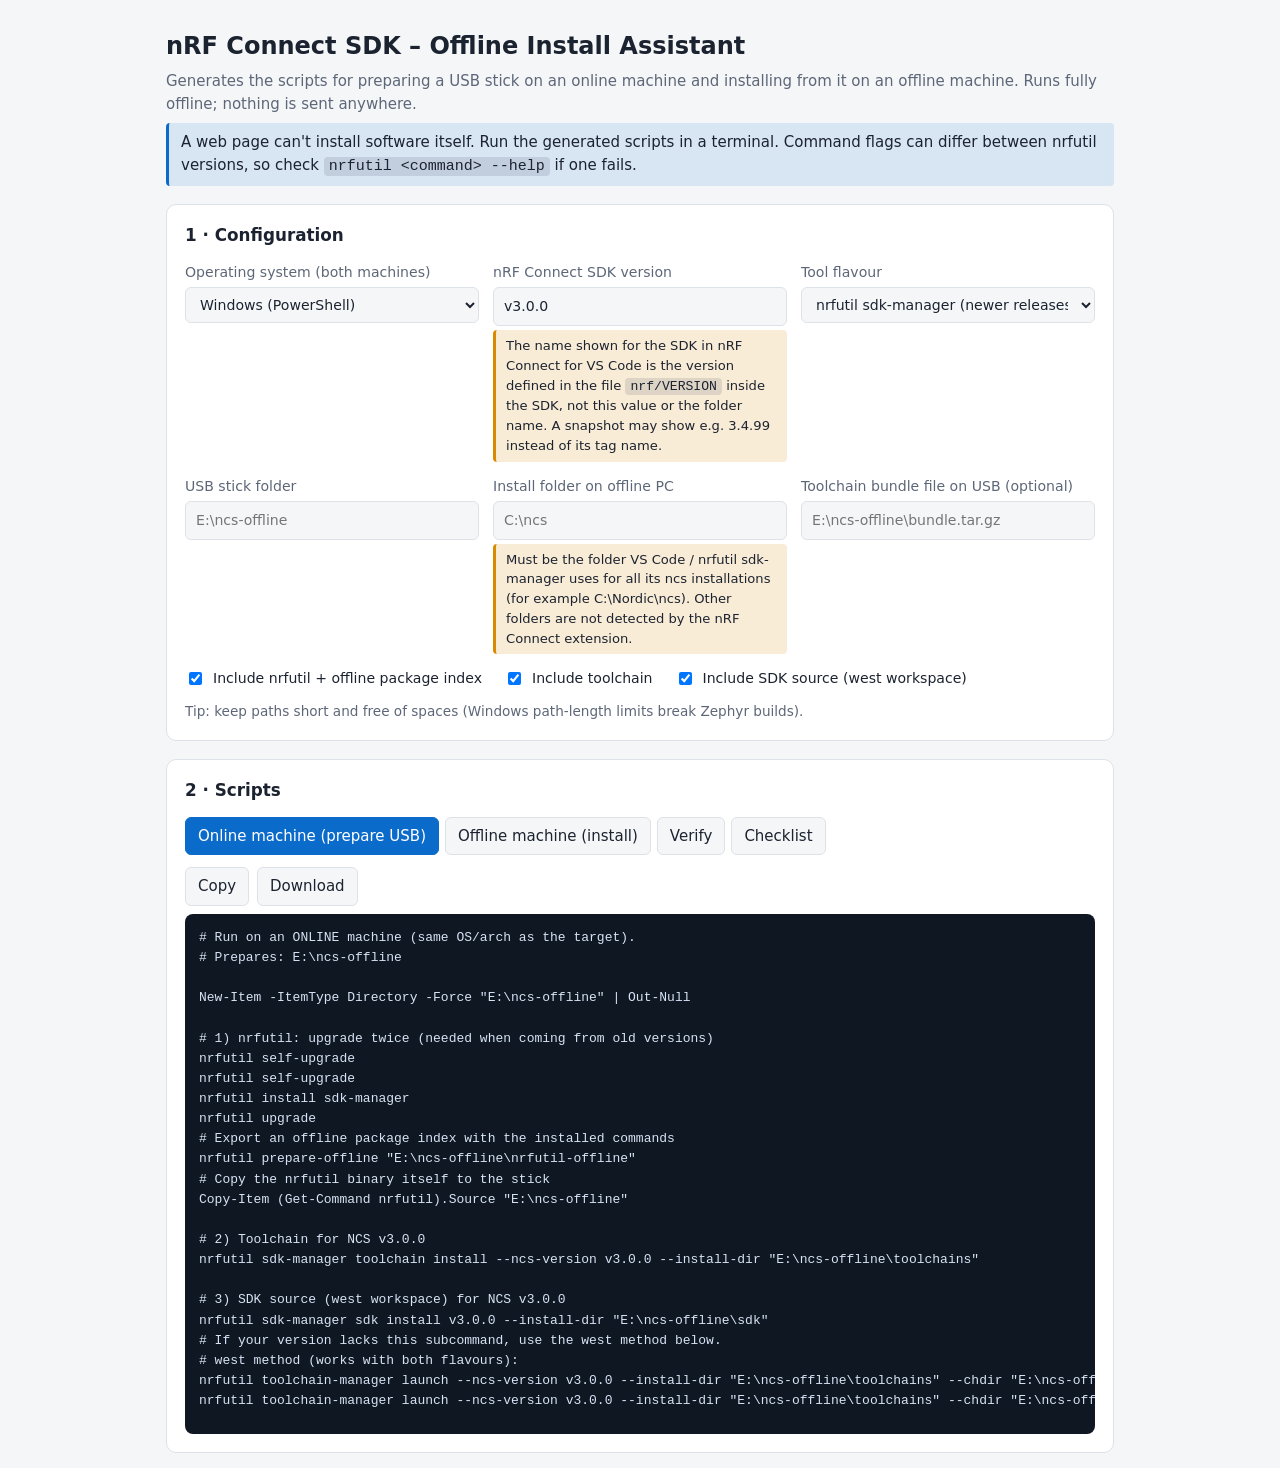
==== ncs-offline-installer.html @ 1c4de4f4 "update" ====
<!doctype html>
<html lang="en">
<head>
<meta charset="utf-8">
<meta name="viewport" content="width=device-width, initial-scale=1">
<title>NCS Offline Installer</title>
<style>
:root{
  --bg:#f5f6f8;--card:#fff;--fg:#1c2330;--muted:#5d6778;--line:#dde1e8;
  --accent:#0b6bcb;--accent-fg:#fff;--code:#0f1723;--code-fg:#d7e3f4;
}
@media (prefers-color-scheme:dark){
  :root{--bg:#10151d;--card:#171e29;--fg:#e6ebf2;--muted:#94a0b3;--line:#2a3445;
        --accent:#4d9bf0;--accent-fg:#06121f;--code:#0a0f16;--code-fg:#d7e3f4}
}
*{box-sizing:border-box}
body{margin:0;background:var(--bg);color:var(--fg);
  font:15px/1.5 system-ui,-apple-system,"Segoe UI",Roboto,sans-serif}
header,main{max-width:980px;margin:0 auto;padding:0 16px}
header{padding-top:28px}
h1{font-size:1.5rem;margin:0 0 6px}
h2{font-size:1.05rem;margin:0 0 14px}
.sub{color:var(--muted);margin:0 0 8px}
.note{background:color-mix(in srgb,var(--accent) 12%,transparent);
  border-left:3px solid var(--accent);padding:8px 12px;border-radius:4px;margin:8px 0 18px}
.card{background:var(--card);border:1px solid var(--line);border-radius:10px;
  padding:18px;margin-bottom:18px}
.grid{display:grid;grid-template-columns:repeat(auto-fit,minmax(260px,1fr));gap:14px}
label{display:flex;flex-direction:column;gap:4px;font-size:.88rem;color:var(--muted)}
input[type=text],input:not([type]),select{
  font:inherit;color:var(--fg);background:var(--bg);border:1px solid var(--line);
  border-radius:6px;padding:8px 10px}
input:focus,select:focus,button:focus-visible{outline:2px solid var(--accent);outline-offset:1px}
.checks{display:flex;flex-wrap:wrap;gap:8px 22px;margin-top:14px}
.checks label{flex-direction:row;align-items:center;gap:8px;color:var(--fg)}
.hint{color:var(--muted);font-size:.85rem;margin:12px 0 0}
.tabs{display:flex;flex-wrap:wrap;gap:6px;margin-bottom:12px}
button{font:inherit;cursor:pointer;border-radius:6px;border:1px solid var(--line);
  background:var(--bg);color:var(--fg);padding:7px 12px}
.tab.active{background:var(--accent);color:var(--accent-fg);border-color:var(--accent)}
.toolbar{display:flex;align-items:center;gap:8px;margin-bottom:8px}
#msg{color:var(--muted);font-size:.85rem}
pre{margin:0;background:var(--code);color:var(--code-fg);padding:14px;border-radius:8px;
  overflow:auto;max-height:520px;font:13px/1.55 ui-monospace,Consolas,Menlo,monospace;
  white-space:pre}
#checklist{list-style:none;padding:0;margin:0}
#checklist li{padding:8px 0;border-bottom:1px solid var(--line)}
#checklist li:last-child{border-bottom:0}
#checklist label{flex-direction:row;gap:10px;align-items:flex-start;color:var(--fg);font-size:.95rem}
#checklist input:checked+span{color:var(--muted);text-decoration:line-through}
code{background:color-mix(in srgb,var(--muted) 18%,transparent);padding:1px 5px;border-radius:4px}
@media (max-width:520px){.tab{flex:1 1 100%}}
.warn{color:var(--fg);background:color-mix(in srgb,#d98a00 16%,transparent);
  border-left:3px solid #d98a00;padding:6px 10px;border-radius:4px;font-size:.82rem}

</style>
</head>
<body>
<header>
  <h1>nRF Connect SDK – Offline Install Assistant</h1>
  <p class="sub">Generates the scripts for preparing a USB stick on an online machine and installing from it on an offline machine. Runs fully offline; nothing is sent anywhere.</p>
  <p class="note">A web page can't install software itself. Run the generated scripts in a terminal. Command flags can differ between nrfutil versions, so check <code>nrfutil &lt;command&gt; --help</code> if one fails.</p>
</header>

<main>
  <section class="card" id="config">
    <h2>1 · Configuration</h2>
    <div class="grid">
      <label>Operating system (both machines)
        <select id="os">
          <option value="win">Windows (PowerShell)</option>
          <option value="linux">Linux (bash)</option>
          <option value="mac">macOS (bash/zsh)</option>
        </select>
      </label>
      <label>nRF Connect SDK version
        <input id="ver" value="v3.0.0" placeholder="v3.0.0">
        <span class="warn">The name shown for the SDK in nRF Connect for VS Code is the version defined in the file <code>nrf/VERSION</code> inside the SDK, not this value or the folder name. A snapshot may show e.g. 3.4.99 instead of its tag name.</span>
      </label>
      <label>Tool flavour
        <select id="mode">
          <option value="sdkm">nrfutil sdk-manager (newer releases)</option>
          <option value="tcm">nrfutil toolchain-manager (older releases)</option>
        </select>
      </label>
      <label>USB stick folder
        <input id="usb" placeholder="E:\ncs-offline">
      </label>
      <label>Install folder on offline PC
        <input id="root" placeholder="C:\ncs">
        <span class="warn">Must be the folder VS Code / nrfutil sdk-manager uses for all its ncs installations (for example C:\Nordic\ncs). Other folders are not detected by the nRF Connect extension.</span>
      </label>
      <label>Toolchain bundle file on USB (optional)
        <input id="bundle" placeholder="E:\ncs-offline\bundle.tar.gz">
      </label>
    </div>
    <div class="checks">
      <label><input type="checkbox" id="oNrfutil" checked> Include nrfutil + offline package index</label>
      <label><input type="checkbox" id="oTool" checked> Include toolchain</label>
      <label><input type="checkbox" id="oSdk" checked> Include SDK source (west workspace)</label>
    </div>
    <p class="hint">Tip: keep paths short and free of spaces (Windows path-length limits break Zephyr builds).</p>
  </section>

  <section class="card">
    <h2>2 · Scripts</h2>
    <div class="tabs" role="tablist">
      <button class="tab active" data-tab="online">Online machine (prepare USB)</button>
      <button class="tab" data-tab="offline">Offline machine (install)</button>
      <button class="tab" data-tab="verify">Verify</button>
      <button class="tab" data-tab="check">Checklist</button>
    </div>
    <div id="panel">
      <div class="toolbar" id="toolbar">
        <button id="copy">Copy</button>
        <button id="dl">Download</button>
        <span id="msg" aria-live="polite"></span>
      </div>
      <pre id="out"></pre>
      <ul id="checklist" hidden></ul>
    </div>
  </section>
</main>
<script>
(function () {
  "use strict";
  var $ = function (id) { return document.getElementById(id); };
  var DEFAULTS = {
    win:   { usb: "E:\\ncs-offline", root: "C:\\ncs", bundle: "" },
    linux: { usb: "/media/usb/ncs-offline", root: "$HOME/ncs", bundle: "" },
    mac:   { usb: "/Volumes/USB/ncs-offline", root: "$HOME/ncs", bundle: "" }
  };
  var current = "online";

  function cfg() {
    var os = $("os").value;
    var d = DEFAULTS[os];
    return {
      os: os,
      win: os === "win",
      ver: ($("ver").value || "v3.0.0").trim(),
      mode: $("mode").value,
      usb: ($("usb").value || d.usb).trim().replace(/[\\\/]+$/, ""),
      root: ($("root").value || d.root).trim().replace(/[\\\/]+$/, ""),
      bundle: $("bundle").value.trim(),
      nrfutil: $("oNrfutil").checked,
      tool: $("oTool").checked,
      sdk: $("oSdk").checked
    };
  }

  function j(c, base, sub) { return base + (c.win ? "\\" : "/") + sub; }
  function cmt(c, t) { return "# " + t; }

  // ---------- script generators ----------
  function online(c) {
    var L = [], u = c.usb, v = c.ver;
    var tm = c.mode === "sdkm" ? "sdk-manager" : "toolchain-manager";
    L.push(cmt(c, "Run on an ONLINE machine (same OS/arch as the target)."));
    L.push(cmt(c, "Prepares: " + u));
    L.push("");
    if (c.win) L.push('New-Item -ItemType Directory -Force "' + u + '" | Out-Null');
    else L.push('mkdir -p "' + u + '"');
    L.push("");
    if (c.nrfutil) {
      L.push(cmt(c, "1) nrfutil: upgrade twice (needed when coming from old versions)"));
      L.push("nrfutil self-upgrade"); L.push("nrfutil self-upgrade");
      L.push("nrfutil install " + tm);
      L.push("nrfutil upgrade");
      L.push(cmt(c, "Export an offline package index with the installed commands"));
      L.push('nrfutil prepare-offline "' + j(c, u, "nrfutil-offline") + '"');
      L.push(cmt(c, "Copy the nrfutil binary itself to the stick"));
      L.push(c.win ? 'Copy-Item (Get-Command nrfutil).Source "' + u + '"'
                   : 'cp "$(command -v nrfutil)" "' + u + '/"');
      L.push("");
    }
    if (c.tool) {
      L.push(cmt(c, "2) Toolchain for NCS " + v));
      if (c.mode === "sdkm") {
        L.push('nrfutil sdk-manager toolchain install --ncs-version ' + v +
               ' --install-dir "' + j(c, u, "toolchains") + '"');
      } else {
        L.push('nrfutil toolchain-manager install --ncs-version ' + v +
               ' --install-dir "' + j(c, u, "toolchains") + '"');
      }
      L.push("");
    }
    if (c.sdk) {
      var sdkDir = j(c, u, "sdk\\" + v).replace(/\\/g, c.win ? "\\" : "/");
      L.push(cmt(c, "3) SDK source (west workspace) for NCS " + v));
      if (c.mode === "sdkm") {
        L.push('nrfutil sdk-manager sdk install ' + v +
               ' --install-dir "' + j(c, u, "sdk") + '"');
        L.push(cmt(c, "If your version lacks this subcommand, use the west method below."));
      }
      L.push(cmt(c, "west method (works with both flavours):"));
      L.push('nrfutil toolchain-manager launch --ncs-version ' + v +
             ' --install-dir "' + j(c, u, "toolchains") + '" --chdir "' + sdkDir +
             '" -- west init -m https://github.com/nrfconnect/sdk-nrf --mr ' + v);
      L.push('nrfutil toolchain-manager launch --ncs-version ' + v +
             ' --install-dir "' + j(c, u, "toolchains") + '" --chdir "' + sdkDir +
             '" -- west update');
      L.push("");
    }
    L.push(cmt(c, "4) Also put these on the stick manually:"));
    L.push(cmt(c, "   - VS Code installer + the 'nRF Connect for VS Code' .vsix (and its extension pack deps)"));
    L.push(cmt(c, "   - SEGGER J-Link installer (for flashing/debugging)"));
    L.push(cmt(c, "   - Any device drivers your OS needs"));
    return L.join("\n");
  }

  function offline(c) {
    var L = [], u = c.usb, r = c.root, v = c.ver;
    var tm = c.mode === "sdkm" ? "sdk-manager" : "toolchain-manager";
    L.push(cmt(c, "Run on the OFFLINE machine with the USB stick connected."));
    L.push(cmt(c, "IMPORTANT: " + r + " must be the folder that VS Code (nrfutil sdk-manager) uses for"));
    L.push(cmt(c, "all its ncs installations. Any other folder is not detected by the nRF Connect extension."));
    L.push(cmt(c, "If unsure, use the folder where VS Code installs SDKs, or point sdk-manager at your folder:"));
    L.push(cmt(c, '  nrfutil sdk-manager config install-dir set "' + r + '"'));
    L.push("");
    if (c.nrfutil) {
      L.push(cmt(c, "1) Install nrfutil from the stick"));
      if (c.win) {
        L.push('New-Item -ItemType Directory -Force "' + r + '\\bin" | Out-Null');
        L.push('Copy-Item "' + u + '\\nrfutil.exe" "' + r + '\\bin\\"');
        L.push('$env:Path = "' + r + '\\bin;" + $env:Path');
        L.push('# Persist: [Environment]::SetEnvironmentVariable("Path", "' + r + '\\bin;" + [Environment]::GetEnvironmentVariable("Path","User"), "User")');
      } else {
        L.push('mkdir -p "' + r + '/bin"');
        L.push('cp "' + u + '/nrfutil" "' + r + '/bin/" && chmod +x "' + r + '/bin/nrfutil"');
        L.push('export PATH="' + r + '/bin:$PATH"');
      }
      L.push('nrfutil self-upgrade --from-offline "' + j(c, u, "nrfutil-offline") + '"');
      L.push('nrfutil install ' + tm + ' --from-offline "' + j(c, u, "nrfutil-offline") + '"');
      L.push("");
    }
    if (c.tool) {
      L.push(cmt(c, "2) Toolchain"));
      if (c.bundle) {
        L.push('nrfutil ' + tm + (c.mode === "sdkm" ? " toolchain" : "") +
               ' install --toolchain-bundle "' + c.bundle + '" --install-dir "' + j(c, r, "toolchains") + '"');
      } else {
        L.push(cmt(c, "Option A: copy the toolchains prepared on the online machine"));
        L.push(c.win ? 'Copy-Item -Recurse -Force "' + u + '\\toolchains" "' + r + '\\"'
                     : 'cp -R "' + u + '/toolchains" "' + r + '/"');
        L.push(cmt(c, "Option B: install from a downloaded bundle instead:"));
        L.push(cmt(c, '  nrfutil ' + tm + (c.mode === "sdkm" ? " toolchain" : "") +
               ' install --toolchain-bundle <bundle-file> --install-dir "' + j(c, r, "toolchains") + '"'));
      }
      L.push("");
    }
    if (c.sdk) {
      L.push(cmt(c, "3) SDK source"));
      L.push(c.win ? 'New-Item -ItemType Directory -Force "' + r + '" | Out-Null' : 'mkdir -p "' + r + '"');
      L.push(c.win ? 'Copy-Item -Recurse -Force "' + u + '\\sdk\\*" "' + r + '\\"'
                   : 'cp -R "' + u + '/sdk/." "' + r + '/"');
      L.push("");
    }
    if (c.sdk) {
      L.push(cmt(c, "4) Register the SDK with CMake (needed for nRF Connect for VS Code to find it)"));
      L.push(cmt(c, "   SDKs copied from a tarball/USB stick or installed via 'sdk install' are not registered yet."));
      L.push('nrfutil sdk-manager sdk register ' + v);
      L.push(cmt(c, "   Check syntax with: nrfutil sdk-manager sdk register --help"));
      L.push(cmt(c, "   Fallback if the command is unavailable or fails: export the CMake package manually"));
      L.push('nrfutil toolchain-manager launch --ncs-version ' + v +
             ' --install-dir "' + j(c, r, "toolchains") + '" --chdir "' + j(c, r, v) +
             '" -- west zephyr-export');
      L.push("");
    }
    L.push(cmt(c, "NOTE: nRF Connect for VS Code lists the SDK under the version defined in the file"));
    L.push(cmt(c, "   nrf/VERSION inside the SDK - not the folder name or the version entered above."));
    L.push(cmt(c, "   Check with: " + (c.win ? "type " : "cat ") + j(c, r, v) + (c.win ? "\\nrf\\VERSION" : "/nrf/VERSION")));
    L.push(cmt(c, "5) VS Code: install the .vsix files from the stick"));
    L.push('code --install-extension "<path-to>.vsix"');
    L.push(cmt(c, "   Reload VS Code, then in nRF Connect for VS Code:"));
    L.push(cmt(c, "   - Manage toolchains: select the toolchain under " + j(c, r, "toolchains")));
    L.push(cmt(c, "   - Manage SDKs: the registered SDK " + v + " should now be listed"));
    L.push(cmt(c, "6) Install the J-Link package from the stick."));
    return L.join("\n");
  }

  function verify(c) {
    var L = [], r = c.root, v = c.ver;
    var tm = "toolchain-manager";
    L.push(cmt(c, "Run on the offline machine after installing (disconnect network to be sure)."));
    L.push("nrfutil --version");
    L.push("nrfutil list");
    L.push('nrfutil ' + tm + ' list --install-dir "' + j(c, r, "toolchains") + '"');
    L.push('nrfutil ' + tm + ' launch --ncs-version ' + v +
           ' --install-dir "' + j(c, r, "toolchains") + '" -- west --version');
    L.push('nrfutil ' + tm + ' launch --ncs-version ' + v +
           ' --install-dir "' + j(c, r, "toolchains") + '" --chdir "' + j(c, r, v) +
           '" -- west build -b nrf52840dk/nrf52840 nrf/samples/bluetooth/peripheral_uart -d build_test');
    L.push("");
    L.push(cmt(c, "A successful offline build confirms toolchain + SDK are consistent."));
    L.push(cmt(c, "If west tries to fetch from GitHub, the workspace was not fully populated (re-run 'west update' online)."));
    return L.join("\n");
  }

  var CHECK = [
    "Online and offline machines use the same OS and CPU architecture",
    "nrfutil upgraded twice on the online machine before prepare-offline",
    "Toolchain for the chosen NCS version copied to the stick",
    "SDK source fully fetched (west update finished without errors)",
    "VS Code installer and nRF Connect .vsix files copied",
    "SEGGER J-Link installer copied",
    "Install path is short and has no spaces",
    "Install folder is the one VS Code / sdk-manager uses for all ncs installations",
    "SDK is listed in VS Code under the version from nrf/VERSION (may differ from the folder name)",
    "nrfutil installed from the stick on the offline machine",
    "Toolchain registered/listed by nrfutil on the offline machine",
    "SDK registered with CMake (nrfutil sdk-manager sdk register, or west zephyr-export)",
    "VS Code reloaded; SDK and toolchain appear in Manage SDKs / Manage toolchains",
    "Sample project builds with the network disconnected"
  ];

  // ---------- UI ----------
  function store(k, v) { try { localStorage.setItem(k, v); } catch (e) {} }
  function load(k) { try { return localStorage.getItem(k); } catch (e) { return null; } }

  function renderChecklist() {
    var ul = $("checklist"), saved = {};
    try { saved = JSON.parse(load("ncs-check") || "{}"); } catch (e) {}
    ul.innerHTML = "";
    CHECK.forEach(function (t, i) {
      var li = document.createElement("li"), lb = document.createElement("label");
      var cb = document.createElement("input"), sp = document.createElement("span");
      cb.type = "checkbox"; cb.checked = !!saved[i]; sp.textContent = t;
      cb.addEventListener("change", function () {
        saved[i] = cb.checked; store("ncs-check", JSON.stringify(saved));
      });
      lb.appendChild(cb); lb.appendChild(sp); li.appendChild(lb); ul.appendChild(li);
    });
  }

  function render() {
    var c = cfg(), isCheck = current === "check";
    $("out").hidden = isCheck; $("checklist").hidden = !isCheck;
    $("toolbar").hidden = isCheck;
    if (isCheck) { renderChecklist(); return; }
    $("out").textContent = current === "online" ? online(c)
                         : current === "offline" ? offline(c) : verify(c);
  }

  function setDefaults() {
    var d = DEFAULTS[$("os").value];
    $("usb").placeholder = d.usb; $("root").placeholder = d.root;
  }

  document.querySelectorAll(".tab").forEach(function (b) {
    b.addEventListener("click", function () {
      document.querySelectorAll(".tab").forEach(function (x) { x.classList.remove("active"); });
      b.classList.add("active"); current = b.dataset.tab; render();
    });
  });
  ["os", "ver", "mode", "usb", "root", "bundle", "oNrfutil", "oTool", "oSdk"].forEach(function (id) {
    $(id).addEventListener("input", function () { if (id === "os") setDefaults(); render(); });
    $(id).addEventListener("change", render);
  });

  $("copy").addEventListener("click", function () {
    var t = $("out").textContent;
    function done(ok) { $("msg").textContent = ok ? "Copied" : "Copy failed – select the text manually";
      setTimeout(function () { $("msg").textContent = ""; }, 2000); }
    if (navigator.clipboard && navigator.clipboard.writeText) {
      navigator.clipboard.writeText(t).then(function () { done(true); }, function () { done(false); });
    } else {
      var r = document.createRange(); r.selectNodeContents($("out"));
      var s = getSelection(); s.removeAllRanges(); s.addRange(r);
      try { done(document.execCommand("copy")); } catch (e) { done(false); }
    }
  });

  $("dl").addEventListener("click", function () {
    var c = cfg(), ext = c.win ? "ps1" : "sh";
    var name = "ncs-" + current + "." + ext;
    var text = (c.win ? "" : "#!/usr/bin/env bash\nset -e\n") + $("out").textContent + "\n";
    var a = document.createElement("a");
    a.href = URL.createObjectURL(new Blob([text], { type: "text/plain" }));
    a.download = name; document.body.appendChild(a); a.click(); a.remove();
  });

  setDefaults(); render();
})();

</script>
</body>
</html>
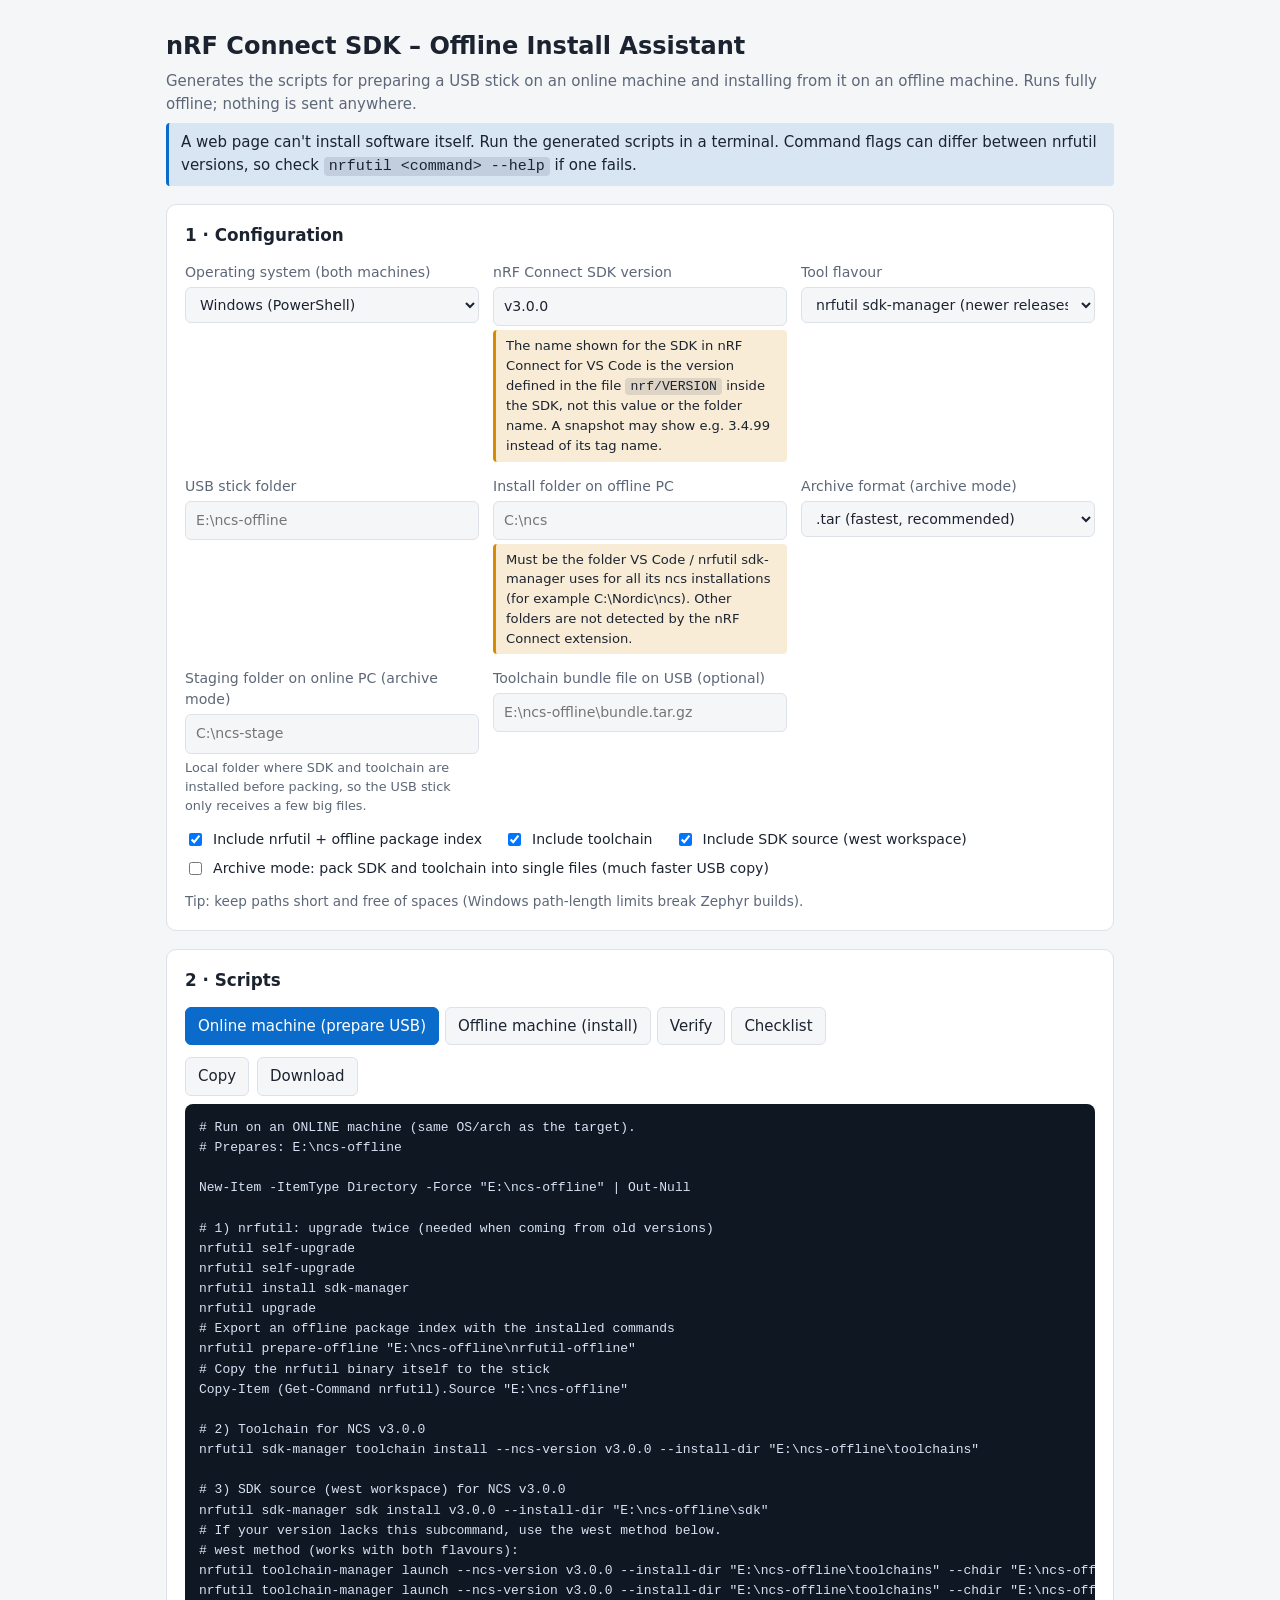
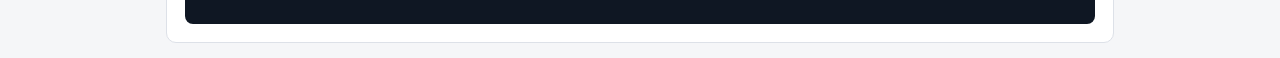
==== commit 64d4e804: "update" ====
--- a/ncs-offline-installer.html
+++ b/ncs-offline-installer.html
@@ -52,6 +52,7 @@
 @media (max-width:520px){.tab{flex:1 1 100%}}
 .warn{color:var(--fg);background:color-mix(in srgb,#d98a00 16%,transparent);
   border-left:3px solid #d98a00;padding:6px 10px;border-radius:4px;font-size:.82rem}
+.hint2{color:var(--muted);font-size:.8rem}
 
 </style>
 </head>
@@ -90,6 +91,16 @@
         <input id="root" placeholder="C:\ncs">
         <span class="warn">Must be the folder VS Code / nrfutil sdk-manager uses for all its ncs installations (for example C:\Nordic\ncs). Other folders are not detected by the nRF Connect extension.</span>
       </label>
+      <label>Archive format (archive mode)
+        <select id="fmt">
+          <option value="tar">.tar (fastest, recommended)</option>
+          <option value="tgz">.tar.gz (smaller, slower)</option>
+        </select>
+      </label>
+      <label>Staging folder on online PC (archive mode)
+        <input id="stage" placeholder="C:\ncs-stage">
+        <span class="hint2">Local folder where SDK and toolchain are installed before packing, so the USB stick only receives a few big files.</span>
+      </label>
       <label>Toolchain bundle file on USB (optional)
         <input id="bundle" placeholder="E:\ncs-offline\bundle.tar.gz">
       </label>
@@ -98,6 +109,7 @@
       <label><input type="checkbox" id="oNrfutil" checked> Include nrfutil + offline package index</label>
       <label><input type="checkbox" id="oTool" checked> Include toolchain</label>
       <label><input type="checkbox" id="oSdk" checked> Include SDK source (west workspace)</label>
+      <label><input type="checkbox" id="oArchive"> Archive mode: pack SDK and toolchain into single files (much faster USB copy)</label>
     </div>
     <p class="hint">Tip: keep paths short and free of spaces (Windows path-length limits break Zephyr builds).</p>
   </section>
@@ -143,6 +155,9 @@
       usb: ($("usb").value || d.usb).trim().replace(/[\\\/]+$/, ""),
       root: ($("root").value || d.root).trim().replace(/[\\\/]+$/, ""),
       bundle: $("bundle").value.trim(),
+      archive: $("oArchive").checked,
+      fmt: $("fmt").value,
+      stage: ($("stage").value || (os === "win" ? "C:\\ncs-stage" : "$HOME/ncs-stage")).trim().replace(/[\\\/]+$/, ""),
       nrfutil: $("oNrfutil").checked,
       tool: $("oTool").checked,
       sdk: $("oSdk").checked
@@ -156,11 +171,24 @@
   function online(c) {
     var L = [], u = c.usb, v = c.ver;
     var tm = c.mode === "sdkm" ? "sdk-manager" : "toolchain-manager";
+    var wk = c.archive ? c.stage : u; // where toolchains/ and sdk/ are created
+    var ext = c.fmt === "tgz" ? ".tar.gz" : ".tar";
+    var cflag = c.fmt === "tgz" ? "-czf" : "-cf";
     L.push(cmt(c, "Run on an ONLINE machine (same OS/arch as the target)."));
     L.push(cmt(c, "Prepares: " + u));
+    if (c.archive) {
+      L.push(cmt(c, "ARCHIVE MODE: SDK and toolchain are installed in a local staging folder (" + wk + ")"));
+      L.push(cmt(c, "and then packed into single files on the USB stick."));
+      L.push(cmt(c, "Use an exFAT/NTFS stick: FAT32 cannot hold files larger than 4 GB."));
+    }
     L.push("");
-    if (c.win) L.push('New-Item -ItemType Directory -Force "' + u + '" | Out-Null');
-    else L.push('mkdir -p "' + u + '"');
+    if (c.win) {
+      L.push('New-Item -ItemType Directory -Force "' + u + '" | Out-Null');
+      if (c.archive) L.push('New-Item -ItemType Directory -Force "' + wk + '" | Out-Null');
+    } else {
+      L.push('mkdir -p "' + u + '"');
+      if (c.archive) L.push('mkdir -p "' + wk + '"');
+    }
     L.push("");
     if (c.nrfutil) {
       L.push(cmt(c, "1) nrfutil: upgrade twice (needed when coming from old versions)"));
@@ -178,31 +206,42 @@
       L.push(cmt(c, "2) Toolchain for NCS " + v));
       if (c.mode === "sdkm") {
         L.push('nrfutil sdk-manager toolchain install --ncs-version ' + v +
-               ' --install-dir "' + j(c, u, "toolchains") + '"');
+               ' --install-dir "' + j(c, wk, "toolchains") + '"');
       } else {
         L.push('nrfutil toolchain-manager install --ncs-version ' + v +
-               ' --install-dir "' + j(c, u, "toolchains") + '"');
+               ' --install-dir "' + j(c, wk, "toolchains") + '"');
       }
       L.push("");
     }
     if (c.sdk) {
-      var sdkDir = j(c, u, "sdk\\" + v).replace(/\\/g, c.win ? "\\" : "/");
+      var sdkDir = j(c, wk, "sdk\\" + v).replace(/\\/g, c.win ? "\\" : "/");
       L.push(cmt(c, "3) SDK source (west workspace) for NCS " + v));
       if (c.mode === "sdkm") {
         L.push('nrfutil sdk-manager sdk install ' + v +
-               ' --install-dir "' + j(c, u, "sdk") + '"');
+               ' --install-dir "' + j(c, wk, "sdk") + '"');
         L.push(cmt(c, "If your version lacks this subcommand, use the west method below."));
       }
       L.push(cmt(c, "west method (works with both flavours):"));
       L.push('nrfutil toolchain-manager launch --ncs-version ' + v +
-             ' --install-dir "' + j(c, u, "toolchains") + '" --chdir "' + sdkDir +
+             ' --install-dir "' + j(c, wk, "toolchains") + '" --chdir "' + sdkDir +
              '" -- west init -m https://github.com/nrfconnect/sdk-nrf --mr ' + v);
       L.push('nrfutil toolchain-manager launch --ncs-version ' + v +
-             ' --install-dir "' + j(c, u, "toolchains") + '" --chdir "' + sdkDir +
+             ' --install-dir "' + j(c, wk, "toolchains") + '" --chdir "' + sdkDir +
              '" -- west update');
       L.push("");
     }
-    L.push(cmt(c, "4) Also put these on the stick manually:"));
+    if (c.archive && (c.tool || c.sdk)) {
+      L.push(cmt(c, "4) Pack into single files on the USB stick"));
+      if (c.sdk) {
+        L.push('tar ' + cflag + ' "' + j(c, u, "sdk-" + v + ext) + '" -C "' + j(c, wk, "sdk") + '" ' + v);
+      }
+      if (c.tool) {
+        L.push('tar ' + cflag + ' "' + j(c, u, "toolchains" + ext) + '" -C "' + wk + '" toolchains');
+      }
+      if (c.win) L.push(cmt(c, "   (Windows 10/11 include tar.exe; check with: tar --version)"));
+      L.push("");
+    }
+    L.push(cmt(c, (c.archive ? "5" : "4") + ") Also put these on the stick manually:"));
     L.push(cmt(c, "   - VS Code installer + the 'nRF Connect for VS Code' .vsix (and its extension pack deps)"));
     L.push(cmt(c, "   - SEGGER J-Link installer (for flashing/debugging)"));
     L.push(cmt(c, "   - Any device drivers your OS needs"));
@@ -212,7 +251,12 @@
   function offline(c) {
     var L = [], u = c.usb, r = c.root, v = c.ver;
     var tm = c.mode === "sdkm" ? "sdk-manager" : "toolchain-manager";
+    var ext = c.fmt === "tgz" ? ".tar.gz" : ".tar";
     L.push(cmt(c, "Run on the OFFLINE machine with the USB stick connected."));
+    if (c.archive) {
+      L.push(cmt(c, "ARCHIVE MODE: copy the archives from the stick to the hard drive first (one big file is fast),"));
+      L.push(cmt(c, "then extract from the hard drive. tar auto-detects .tar / .tar.gz when extracting."));
+    }
     L.push(cmt(c, "IMPORTANT: " + r + " must be the folder that VS Code (nrfutil sdk-manager) uses for"));
     L.push(cmt(c, "all its ncs installations. Any other folder is not detected by the nRF Connect extension."));
     L.push(cmt(c, "If unsure, use the folder where VS Code installs SDKs, or point sdk-manager at your folder:"));
@@ -240,9 +284,16 @@
         L.push('nrfutil ' + tm + (c.mode === "sdkm" ? " toolchain" : "") +
                ' install --toolchain-bundle "' + c.bundle + '" --install-dir "' + j(c, r, "toolchains") + '"');
       } else {
-        L.push(cmt(c, "Option A: copy the toolchains prepared on the online machine"));
-        L.push(c.win ? 'Copy-Item -Recurse -Force "' + u + '\\toolchains" "' + r + '\\"'
-                     : 'cp -R "' + u + '/toolchains" "' + r + '/"');
+        if (c.archive) {
+          L.push(cmt(c, "Option A (archive mode): extract the toolchains archive"));
+          L.push(c.win ? 'New-Item -ItemType Directory -Force "' + r + '" | Out-Null' : 'mkdir -p "' + r + '"');
+          L.push(c.win ? 'Copy-Item "' + u + '\\toolchains' + ext + '" "$env:TEMP\\"' : 'cp "' + u + '/toolchains' + ext + '" /tmp/');
+          L.push('tar -xf "' + (c.win ? '$env:TEMP\\toolchains' + ext : '/tmp/toolchains' + ext) + '" -C "' + r + '"');
+        } else {
+          L.push(cmt(c, "Option A: copy the toolchains prepared on the online machine"));
+          L.push(c.win ? 'Copy-Item -Recurse -Force "' + u + '\\toolchains" "' + r + '\\"'
+                       : 'cp -R "' + u + '/toolchains" "' + r + '/"');
+        }
         L.push(cmt(c, "Option B: install from a downloaded bundle instead:"));
         L.push(cmt(c, '  nrfutil ' + tm + (c.mode === "sdkm" ? " toolchain" : "") +
                ' install --toolchain-bundle <bundle-file> --install-dir "' + j(c, r, "toolchains") + '"'));
@@ -252,8 +303,14 @@
     if (c.sdk) {
       L.push(cmt(c, "3) SDK source"));
       L.push(c.win ? 'New-Item -ItemType Directory -Force "' + r + '" | Out-Null' : 'mkdir -p "' + r + '"');
-      L.push(c.win ? 'Copy-Item -Recurse -Force "' + u + '\\sdk\\*" "' + r + '\\"'
-                   : 'cp -R "' + u + '/sdk/." "' + r + '/"');
+      if (c.archive) {
+        L.push(c.win ? 'Copy-Item "' + u + '\\sdk-' + v + ext + '" "$env:TEMP\\"' : 'cp "' + u + '/sdk-' + v + ext + '" /tmp/');
+        L.push('tar -xf "' + (c.win ? '$env:TEMP\\sdk-' + v + ext : '/tmp/sdk-' + v + ext) + '" -C "' + r + '"');
+        L.push(cmt(c, "   Result: " + j(c, r, v)));
+      } else {
+        L.push(c.win ? 'Copy-Item -Recurse -Force "' + u + '\\sdk\\*" "' + r + '\\"'
+                     : 'cp -R "' + u + '/sdk/." "' + r + '/"');
+      }
       L.push("");
     }
     if (c.sdk) {
@@ -302,6 +359,8 @@
     "nrfutil upgraded twice on the online machine before prepare-offline",
     "Toolchain for the chosen NCS version copied to the stick",
     "SDK source fully fetched (west update finished without errors)",
+    "Archive mode: archives created and copied; stick is exFAT/NTFS (files > 4 GB)",
+    "Archive mode: extracted folder is <install folder>/<version> with nrf/VERSION inside",
     "VS Code installer and nRF Connect .vsix files copied",
     "SEGGER J-Link installer copied",
     "Install path is short and has no spaces",
@@ -345,6 +404,7 @@
   function setDefaults() {
     var d = DEFAULTS[$("os").value];
     $("usb").placeholder = d.usb; $("root").placeholder = d.root;
+    $("stage").placeholder = $("os").value === "win" ? "C:\\ncs-stage" : "$HOME/ncs-stage";
   }
 
   document.querySelectorAll(".tab").forEach(function (b) {
@@ -353,7 +413,7 @@
       b.classList.add("active"); current = b.dataset.tab; render();
     });
   });
-  ["os", "ver", "mode", "usb", "root", "bundle", "oNrfutil", "oTool", "oSdk"].forEach(function (id) {
+  ["os", "ver", "mode", "usb", "root", "bundle", "oNrfutil", "oTool", "oSdk", "oArchive", "fmt", "stage"].forEach(function (id) {
     $(id).addEventListener("input", function () { if (id === "os") setDefaults(); render(); });
     $(id).addEventListener("change", render);
   });
